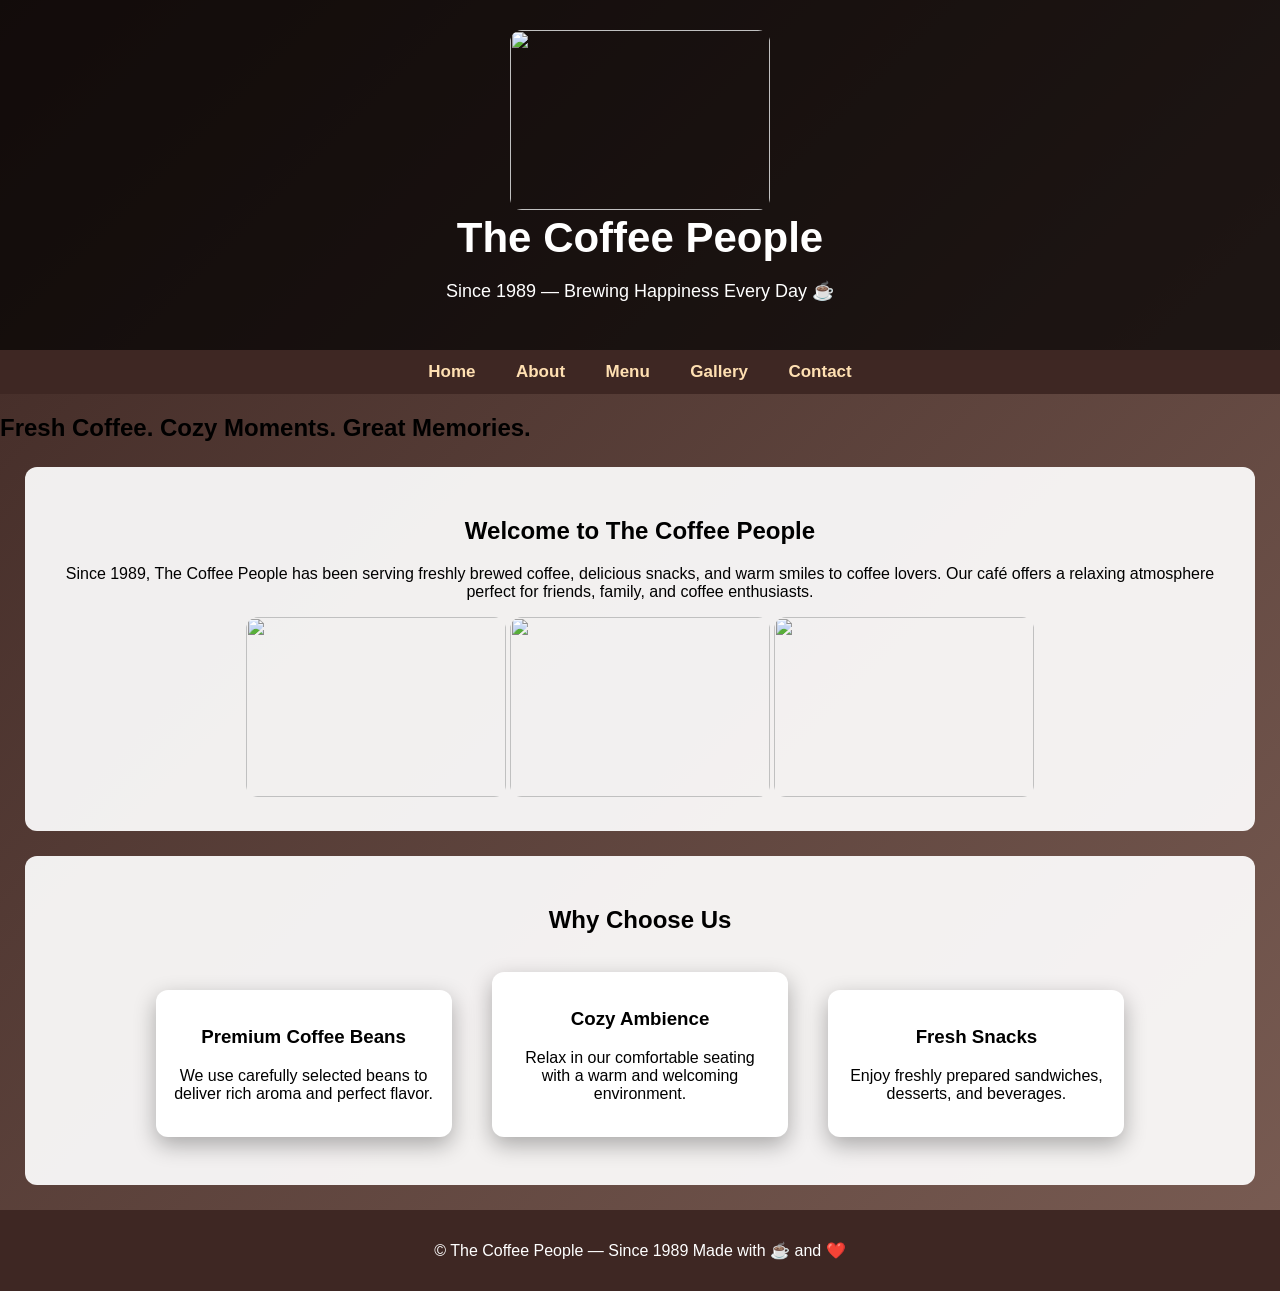
==== index.html @ 9a352869 "Create index.html" ====
<!DOCTYPE html>
<html>

<head>
<title>The Coffee People</title>

<link rel="stylesheet" href="style.css">

</head>

<body>

<header>

<img src="images/logo.png" class="logo">

<h1>The Coffee People</h1>

<p>Since 1989 — Brewing Happiness Every Day ☕</p>

</header>


<nav>

<a href="index.html">Home</a>
<a href="about.html">About</a>
<a href="menu.html">Menu</a>
<a href="gallery.html">Gallery</a>
<a href="contact.html">Contact</a>

</nav>


<!-- Hero Banner -->

<div class="hero">

<h2 class="hero-text">

Fresh Coffee. Cozy Moments. Great Memories.

</h2>

</div>


<div class="container">

<h2>Welcome to The Coffee People</h2>

<p>
Since 1989, The Coffee People has been serving
freshly brewed coffee, delicious snacks, and
warm smiles to coffee lovers. Our café offers
a relaxing atmosphere perfect for friends,
family, and coffee enthusiasts.
</p>

<img src="images/cafe1.jpg">
<img src="images/cafe2.jpg">
<img src="images/cafe3.jpg">

</div>


<!-- Highlights Section -->

<div class="container">

<h2>Why Choose Us</h2>

<div class="card">

<h3>Premium Coffee Beans</h3>

<p>
We use carefully selected beans to deliver
rich aroma and perfect flavor.
</p>

</div>

<div class="card">

<h3>Cozy Ambience</h3>

<p>
Relax in our comfortable seating with
a warm and welcoming environment.
</p>

</div>

<div class="card">

<h3>Fresh Snacks</h3>

<p>
Enjoy freshly prepared sandwiches,
desserts, and beverages.
</p>

</div>

</div>


<footer>

<p>
© The Coffee People — Since 1989  
Made with ☕ and ❤️
</p>

</footer>


</body>

</html>
---- style.css ----
/* Coffee Theme Styling */

body {
    margin: 0;
    font-family: 'Segoe UI', Arial, sans-serif;
    background: linear-gradient(-45deg,#3e2723,#5d4037,#8d6e63,#3e2723);
    background-size: 400% 400%;
    animation: coffeeBG 12s ease infinite;
}

/* Moving Background */

@keyframes coffeeBG {
    0% { background-position: 0% 50%; }
    50% { background-position: 100% 50%; }
    100% { background-position: 0% 50%; }
}

/* Header */

header {
    background: rgba(0,0,0,0.7);
    color: white;
    text-align: center;
    padding: 30px;
}

header h1 {
    font-size: 42px;
    margin: 0;
}

header p {
    font-size: 18px;
}

/* Navigation */

nav {
    background: #3e2723;
    text-align: center;
    padding: 12px;
}

nav a {
    color: #ffe0b2;
    margin: 18px;
    text-decoration: none;
    font-weight: bold;
    font-size: 17px;
}

nav a:hover {
    color: #ffd54f;
}

/* Container */

.container {
    background: rgba(255,255,255,0.92);
    margin: 25px;
    padding: 30px;
    border-radius: 12px;
    text-align: center;
}

/* Cards */

.card {
    display: inline-block;
    margin: 18px;
    padding: 18px;
    width: 260px;
    background: white;
    border-radius: 12px;
    box-shadow: 0 8px 22px rgba(0,0,0,0.3);
}

/* Images */

img {
    width: 260px;
    height: 180px;
    border-radius: 12px;
}

/* Footer */

footer {
    background: #3e2723;
    color: white;
    text-align: center;
    padding: 15px;
}
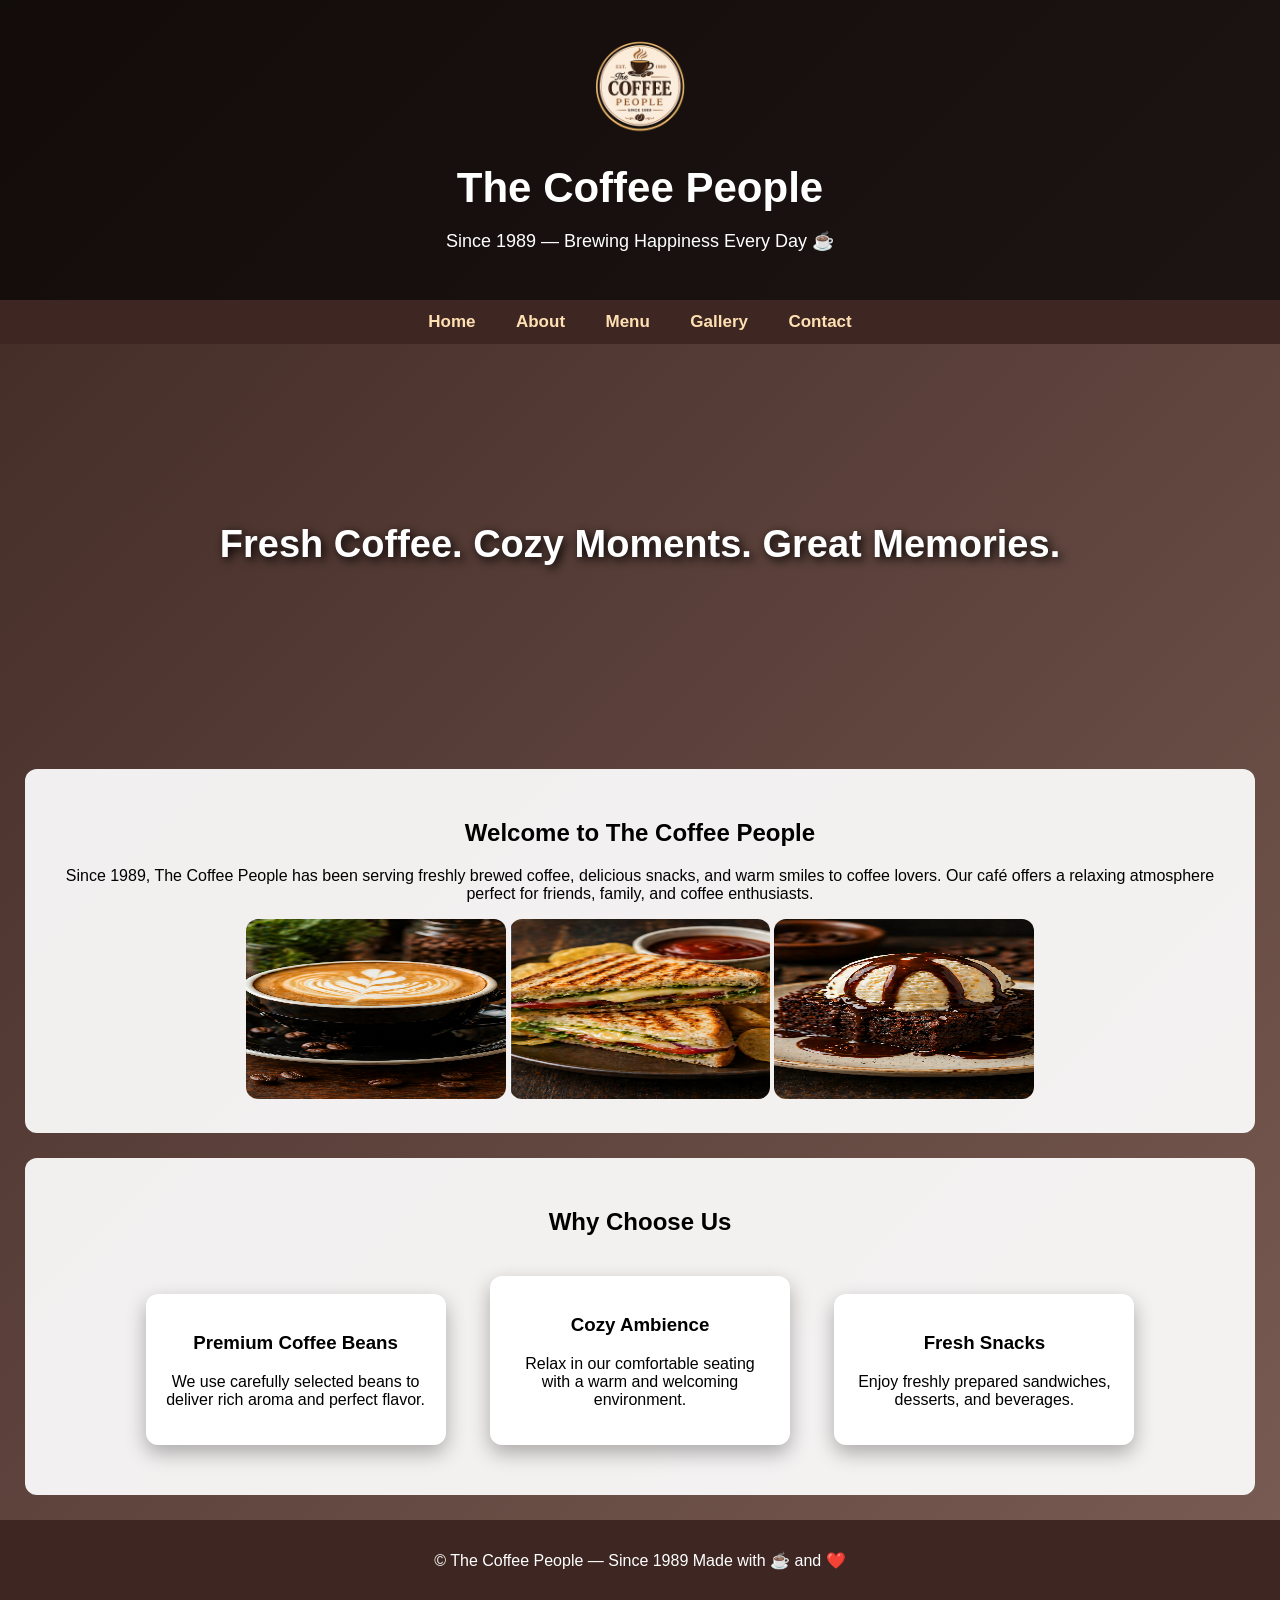
==== commit 1612c00e: "Update index.html" ====
--- a/index.html
+++ b/index.html
@@ -57,9 +57,9 @@
 family, and coffee enthusiasts.
 </p>
 
-<img src="images/cafe1.jpg">
-<img src="images/cafe2.jpg">
-<img src="images/cafe3.jpg">
+<img src="images/cafe1.png">
+<img src="images/cafe2.png">
+<img src="images/cafe3.png">
 
 </div>
 
--- a/style.css
+++ b/style.css
@@ -92,3 +92,56 @@
     text-align: center;
     padding: 15px;
 }
+/* Logo */
+
+.logo {
+    width: 120px;
+    height: auto;
+    margin-bottom: 10px;
+}
+
+/* Hero Banner */
+
+.hero {
+
+height: 400px;
+
+background-image: url('images/hero.jpg');
+
+background-size: cover;
+background-position: center;
+
+display: flex;
+align-items: center;
+justify-content: center;
+
+}
+
+.hero-text {
+
+color: white;
+font-size: 38px;
+font-weight: bold;
+
+text-shadow: 3px 3px 10px black;
+
+}
+
+/* Cards */
+
+.card {
+
+display: inline-block;
+
+width: 260px;
+
+margin: 20px;
+padding: 20px;
+
+background: white;
+
+border-radius: 12px;
+
+box-shadow: 0 8px 20px rgba(0,0,0,0.3);
+
+}
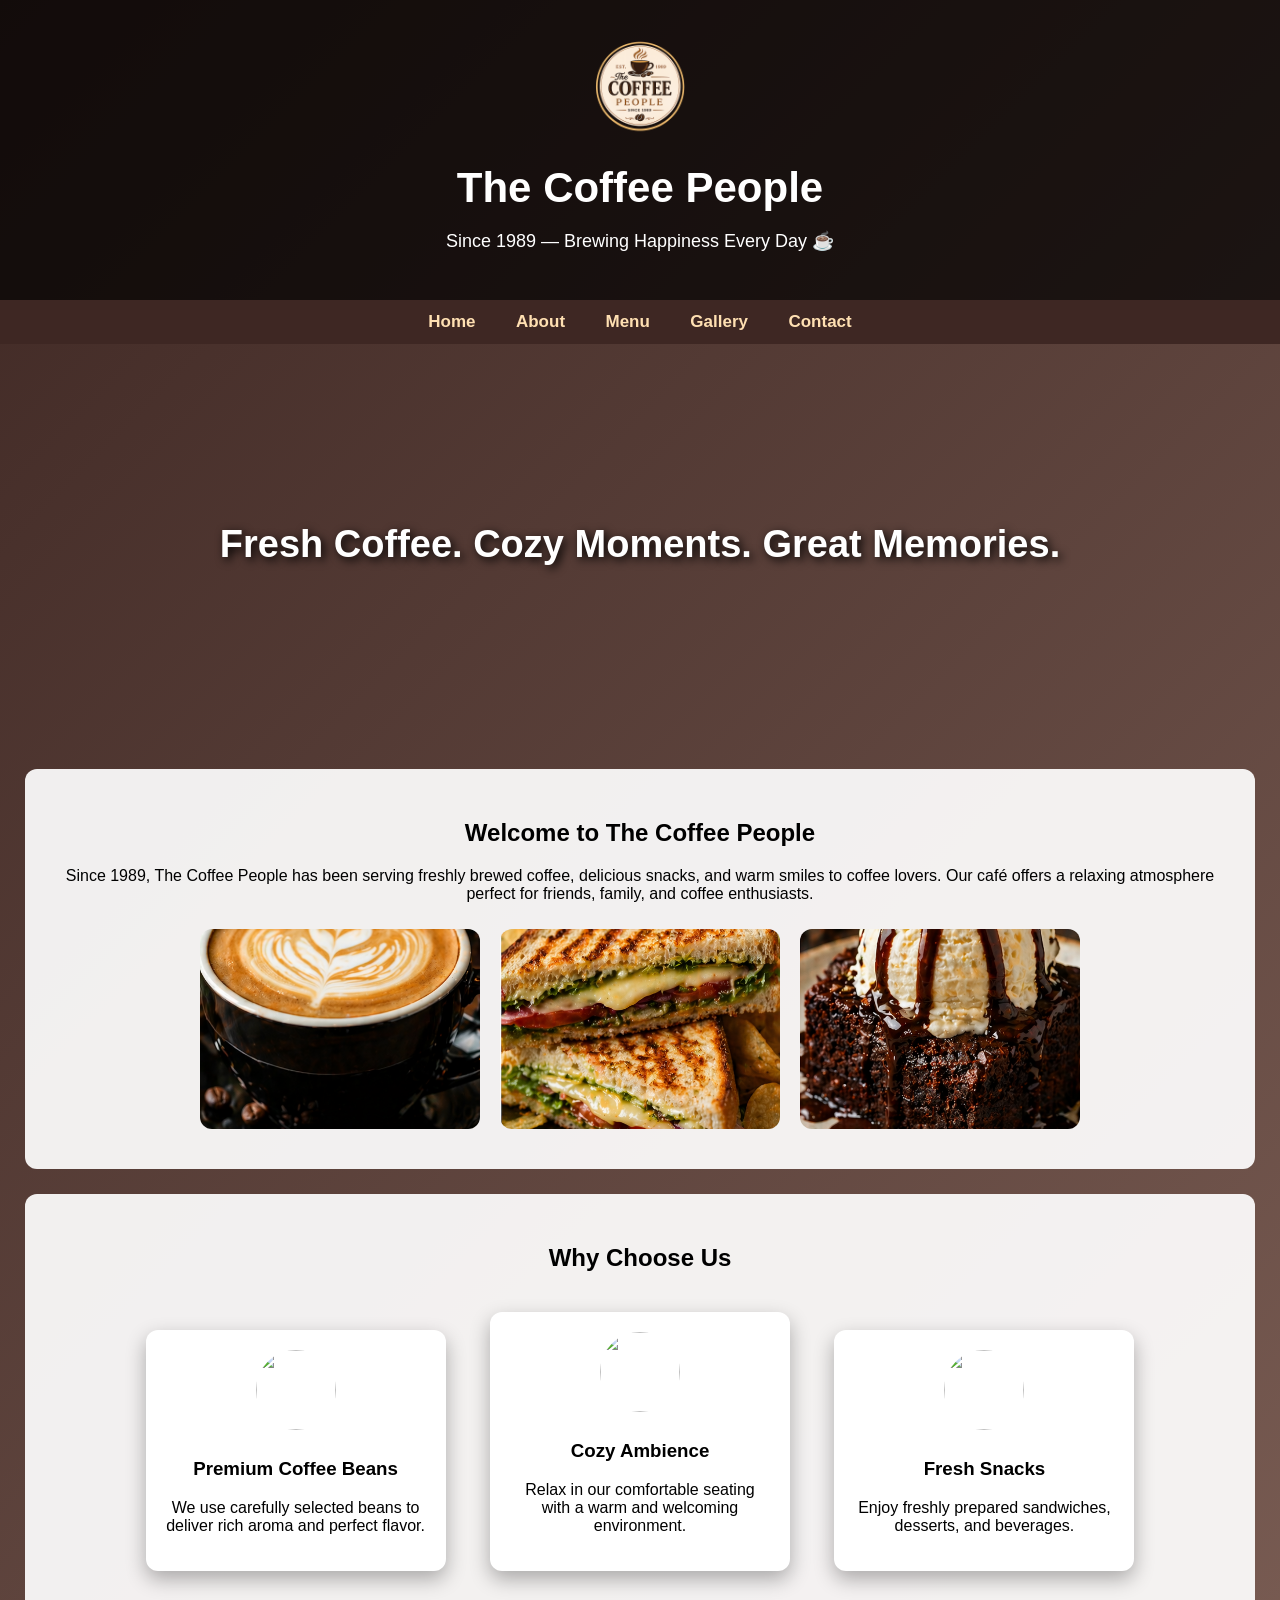
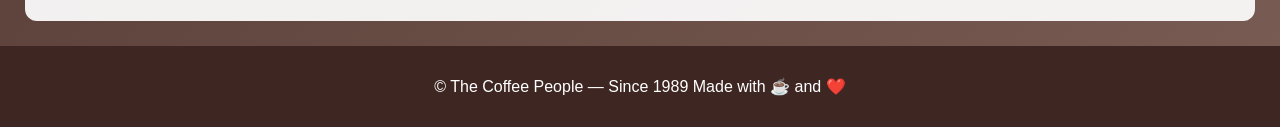
==== commit 8f32d5ed: "Update index.html" ====
--- a/index.html
+++ b/index.html
@@ -2,6 +2,7 @@
 <html>
 
 <head>
+
 <title>The Coffee People</title>
 
 <link rel="stylesheet" href="style.css">
@@ -9,6 +10,8 @@
 </head>
 
 <body>
+
+<!-- Header -->
 
 <header>
 
@@ -21,6 +24,9 @@
 </header>
 
 
+
+<!-- Navigation -->
+
 <nav>
 
 <a href="index.html">Home</a>
@@ -30,6 +36,7 @@
 <a href="contact.html">Contact</a>
 
 </nav>
+
 
 
 <!-- Hero Banner -->
@@ -45,23 +52,39 @@
 </div>
 
 
+
+<!-- Welcome Section -->
+
 <div class="container">
 
 <h2>Welcome to The Coffee People</h2>
 
 <p>
+
 Since 1989, The Coffee People has been serving
 freshly brewed coffee, delicious snacks, and
-warm smiles to coffee lovers. Our café offers
-a relaxing atmosphere perfect for friends,
-family, and coffee enthusiasts.
+warm smiles to coffee lovers.
+
+Our café offers a relaxing atmosphere perfect
+for friends, family, and coffee enthusiasts.
+
 </p>
 
+
+<!-- Food Images Row -->
+
+<div class="food-row">
+
 <img src="images/cafe1.png">
+
 <img src="images/cafe2.png">
+
 <img src="images/cafe3.png">
 
 </div>
+
+</div>
+
 
 
 <!-- Highlights Section -->
@@ -70,52 +93,78 @@
 
 <h2>Why Choose Us</h2>
 
+
+
 <div class="card">
+
+<img src="images/beans.jpg" class="feature-img">
 
 <h3>Premium Coffee Beans</h3>
 
 <p>
+
 We use carefully selected beans to deliver
 rich aroma and perfect flavor.
+
 </p>
 
 </div>
 
+
+
 <div class="card">
+
+<img src="images/ambience.jpg" class="feature-img">
 
 <h3>Cozy Ambience</h3>
 
 <p>
-Relax in our comfortable seating with
-a warm and welcoming environment.
+
+Relax in our comfortable seating
+with a warm and welcoming environment.
+
 </p>
 
 </div>
 
+
+
 <div class="card">
+
+<img src="images/snacks.jpg" class="feature-img">
 
 <h3>Fresh Snacks</h3>
 
 <p>
+
 Enjoy freshly prepared sandwiches,
 desserts, and beverages.
+
 </p>
 
 </div>
 
+
+
 </div>
 
+
+
+<!-- Footer -->
 
 <footer>
 
 <p>
+
 © The Coffee People — Since 1989  
 Made with ☕ and ❤️
+
 </p>
 
 </footer>
 
 
+
 </body>
 
 </html>
--- a/style.css
+++ b/style.css
@@ -3,145 +3,282 @@
 body {
     margin: 0;
     font-family: 'Segoe UI', Arial, sans-serif;
+
     background: linear-gradient(-45deg,#3e2723,#5d4037,#8d6e63,#3e2723);
     background-size: 400% 400%;
+
     animation: coffeeBG 12s ease infinite;
 }
 
 /* Moving Background */
 
 @keyframes coffeeBG {
+
     0% { background-position: 0% 50%; }
+
     50% { background-position: 100% 50%; }
+
     100% { background-position: 0% 50%; }
-}
+
+}
+
 
 /* Header */
 
 header {
+
     background: rgba(0,0,0,0.7);
-    color: white;
-    text-align: center;
+
+    color: white;
+
+    text-align: center;
+
     padding: 30px;
+
 }
 
 header h1 {
+
     font-size: 42px;
+
     margin: 0;
+
 }
 
 header p {
+
     font-size: 18px;
-}
+
+}
+
+
+/* Logo */
+
+.logo {
+
+    width: 120px;
+
+    height: auto;
+
+    margin-bottom: 10px;
+
+}
+
 
 /* Navigation */
 
 nav {
+
     background: #3e2723;
-    text-align: center;
+
+    text-align: center;
+
     padding: 12px;
+
 }
 
 nav a {
+
     color: #ffe0b2;
+
     margin: 18px;
+
     text-decoration: none;
+
     font-weight: bold;
+
     font-size: 17px;
+
 }
 
 nav a:hover {
+
     color: #ffd54f;
-}
+
+}
+
 
 /* Container */
 
 .container {
+
     background: rgba(255,255,255,0.92);
+
     margin: 25px;
+
     padding: 30px;
-    border-radius: 12px;
-    text-align: center;
-}
-
-/* Cards */
+
+    border-radius: 12px;
+
+    text-align: center;
+
+}
+
+
+/* Hero Banner */
+
+.hero {
+
+    height: 400px;
+
+    background-image: url('images/hero.jpg');
+
+    background-size: cover;
+
+    background-position: center;
+
+    display: flex;
+
+    align-items: center;
+
+    justify-content: center;
+
+}
+
+.hero-text {
+
+    color: white;
+
+    font-size: 38px;
+
+    font-weight: bold;
+
+    text-shadow: 3px 3px 10px black;
+
+}
+
+
+/* Food Row Images */
+
+.food-row {
+
+    display: flex;
+
+    justify-content: center;
+
+    flex-wrap: wrap;
+
+}
+
+.food-row img {
+
+    width: 280px;
+
+    height: 200px;
+
+    object-fit: cover;
+
+    border-radius: 12px;
+
+    margin: 10px;
+
+}
+
+
+/* Feature Cards */
 
 .card {
+
     display: inline-block;
-    margin: 18px;
-    padding: 18px;
+
     width: 260px;
+
+    margin: 20px;
+
+    padding: 20px;
+
     background: white;
-    border-radius: 12px;
-    box-shadow: 0 8px 22px rgba(0,0,0,0.3);
-}
-
-/* Images */
-
-img {
-    width: 260px;
-    height: 180px;
-    border-radius: 12px;
-}
+
+    border-radius: 12px;
+
+    box-shadow: 0 8px 20px rgba(0,0,0,0.3);
+
+    text-align: center;
+
+}
+
+
+/* Feature Icons Images */
+
+.feature-img {
+
+    width: 80px;
+
+    height: 80px;
+
+    object-fit: cover;
+
+    border-radius: 50%;
+
+    margin-bottom: 10px;
+
+}
+
+
+/* About Page Background */
+
+.about-bg {
+
+    background-image: url('images/about-bg.jpg');
+
+    background-size: cover;
+
+    background-position: center;
+
+    background-attachment: fixed;
+
+    min-height: 100vh;
+
+    padding: 40px 20px;
+
+}
+
+
+/* About Text Overlay */
+
+.about-content {
+
+    background: rgba(0,0,0,0.65);
+
+    color: white;
+
+    padding: 30px;
+
+    border-radius: 12px;
+
+    max-width: 900px;
+
+    margin: auto;
+
+    box-shadow: 0 8px 25px rgba(0,0,0,0.6);
+
+}
+
+.about-content h2 {
+
+    color: #ffd54f;
+
+}
+
+.about-content p {
+
+    font-size: 17px;
+
+    line-height: 1.6;
+
+}
+
 
 /* Footer */
 
 footer {
+
     background: #3e2723;
-    color: white;
-    text-align: center;
+
+    color: white;
+
+    text-align: center;
+
     padding: 15px;
-}
-/* Logo */
-
-.logo {
-    width: 120px;
-    height: auto;
-    margin-bottom: 10px;
-}
-
-/* Hero Banner */
-
-.hero {
-
-height: 400px;
-
-background-image: url('images/hero.jpg');
-
-background-size: cover;
-background-position: center;
-
-display: flex;
-align-items: center;
-justify-content: center;
-
-}
-
-.hero-text {
-
-color: white;
-font-size: 38px;
-font-weight: bold;
-
-text-shadow: 3px 3px 10px black;
-
-}
-
-/* Cards */
-
-.card {
-
-display: inline-block;
-
-width: 260px;
-
-margin: 20px;
-padding: 20px;
-
-background: white;
-
-border-radius: 12px;
-
-box-shadow: 0 8px 20px rgba(0,0,0,0.3);
-
-}
+
+}
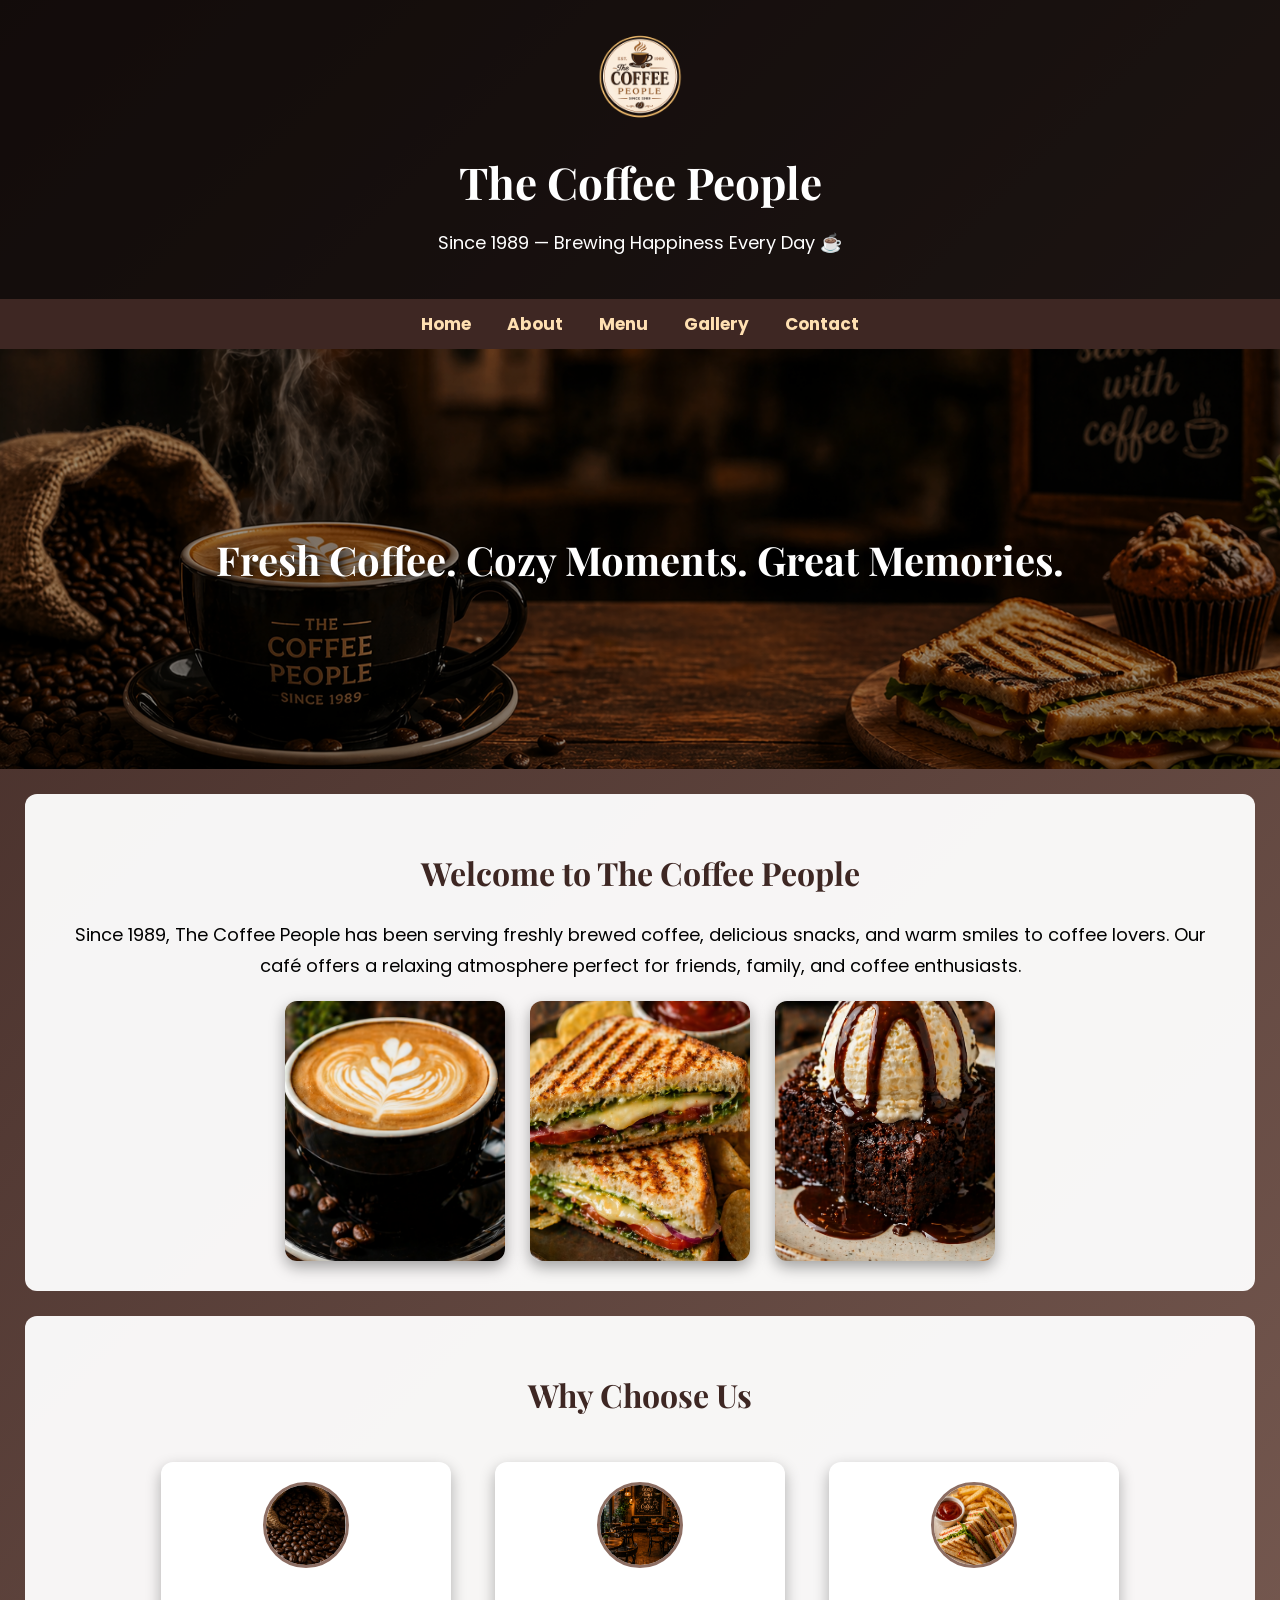
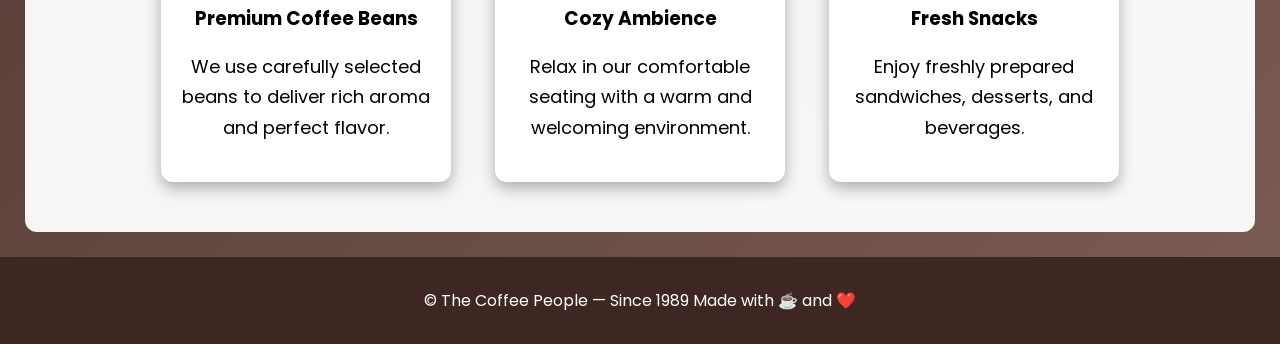
==== commit 3b6a1dd8: "Update index.html" ====
--- a/index.html
+++ b/index.html
@@ -1,170 +1,82 @@
 <!DOCTYPE html>
 <html>
-
 <head>
-
 <title>The Coffee People</title>
-
 <link rel="stylesheet" href="style.css">
-
 </head>
-
 <body>
-
 <!-- Header -->
-
 <header>
-
 <img src="images/logo.png" class="logo">
-
 <h1>The Coffee People</h1>
-
 <p>Since 1989 — Brewing Happiness Every Day ☕</p>
-
 </header>
-
-
-
 <!-- Navigation -->
-
 <nav>
-
 <a href="index.html">Home</a>
 <a href="about.html">About</a>
 <a href="menu.html">Menu</a>
 <a href="gallery.html">Gallery</a>
 <a href="contact.html">Contact</a>
-
 </nav>
-
-
-
 <!-- Hero Banner -->
-
 <div class="hero">
-
 <h2 class="hero-text">
-
 Fresh Coffee. Cozy Moments. Great Memories.
-
 </h2>
-
 </div>
-
-
-
 <!-- Welcome Section -->
-
 <div class="container">
-
 <h2>Welcome to The Coffee People</h2>
-
 <p>
-
 Since 1989, The Coffee People has been serving
 freshly brewed coffee, delicious snacks, and
 warm smiles to coffee lovers.
-
+  
 Our café offers a relaxing atmosphere perfect
 for friends, family, and coffee enthusiasts.
-
 </p>
-
-
 <!-- Food Images Row -->
-
 <div class="food-row">
-
 <img src="images/cafe1.png">
-
 <img src="images/cafe2.png">
-
 <img src="images/cafe3.png">
-
 </div>
-
 </div>
-
-
-
 <!-- Highlights Section -->
-
 <div class="container">
-
 <h2>Why Choose Us</h2>
-
-
-
 <div class="card">
-
 <img src="images/beans.jpg" class="feature-img">
-
 <h3>Premium Coffee Beans</h3>
-
 <p>
-
 We use carefully selected beans to deliver
 rich aroma and perfect flavor.
-
 </p>
-
 </div>
-
-
-
 <div class="card">
-
 <img src="images/ambience.jpg" class="feature-img">
-
 <h3>Cozy Ambience</h3>
-
 <p>
-
 Relax in our comfortable seating
 with a warm and welcoming environment.
-
 </p>
-
-</div>
-
-
-
+</div>  
 <div class="card">
-
 <img src="images/snacks.jpg" class="feature-img">
-
 <h3>Fresh Snacks</h3>
-
 <p>
-
 Enjoy freshly prepared sandwiches,
 desserts, and beverages.
-
 </p>
-
 </div>
-
-
-
 </div>
-
-
-
 <!-- Footer -->
-
 <footer>
-
 <p>
-
 © The Coffee People — Since 1989  
 Made with ☕ and ❤️
-
 </p>
-
 </footer>
-
-
-
 </body>
-
 </html>
--- a/style.css
+++ b/style.css
@@ -1,13 +1,21 @@
+/* Google Fonts */
+
+@import url('https://fonts.googleapis.com/css2?family=Playfair+Display:wght@600&family=Poppins:wght@400;500&display=swap');
+
 /* Coffee Theme Styling */
 
 body {
+
     margin: 0;
-    font-family: 'Segoe UI', Arial, sans-serif;
+
+    font-family: 'Poppins', sans-serif;
 
     background: linear-gradient(-45deg,#3e2723,#5d4037,#8d6e63,#3e2723);
+
     background-size: 400% 400%;
 
     animation: coffeeBG 12s ease infinite;
+
 }
 
 /* Moving Background */
@@ -33,252 +41,782 @@
 
     text-align: center;
 
+    padding: 25px;
+
+}
+
+header h1 {
+
+    font-family: 'Playfair Display', serif;
+
+    font-size: 44px;
+
+    margin: 0;
+
+}
+
+header p {
+
+    font-size: 18px;
+
+}
+
+
+/* Logo */
+
+.logo {
+
+    width: 110px;
+
+    height: auto;
+
+    margin-bottom: 10px;
+
+}
+
+
+/* Navigation */
+
+nav {
+
+    background: #3e2723;
+
+    text-align: center;
+
+    padding: 12px;
+
+}
+
+nav a {
+
+    color: #ffe0b2;
+
+    margin: 16px;
+
+    text-decoration: none;
+
+    font-weight: bold;
+
+    font-size: 17px;
+
+}
+
+nav a:hover {
+
+    color: #ffd54f;
+
+}
+
+
+/* Hero Banner (FIXED) */
+
+.hero {
+
+    height: 420px;
+
+    background-image: url("images/hero.jpg");
+
+    background-size: cover;
+
+    background-position: center;
+
+    background-repeat: no-repeat;
+
+    display: flex;
+
+    align-items: center;
+
+    justify-content: center;
+
+    position: relative;
+
+}
+
+/* Dark Overlay */
+
+.hero::before {
+
+    content: "";
+
+    position: absolute;
+
+    width: 100%;
+
+    height: 100%;
+
+    background: rgba(0,0,0,0.4);
+
+}
+
+/* Hero Text */
+
+.hero-text {
+
+    font-family: 'Playfair Display', serif;
+
+    font-size: 40px;
+
+    color: white;
+
+    text-align: center;
+
+    text-shadow: 3px 3px 10px black;
+
+    z-index: 1;
+
+}
+
+
+/* Container */
+
+.container {
+
+    background: rgba(255,255,255,0.95);
+
+    margin: 25px;
+
     padding: 30px;
 
-}
-
-header h1 {
-
-    font-size: 42px;
-
-    margin: 0;
-
-}
-
-header p {
+    border-radius: 12px;
+
+    text-align: center;
+
+}
+
+.container h2 {
+
+    font-family: 'Playfair Display', serif;
+
+    font-size: 32px;
+
+    color: #3e2723;
+
+}
+
+.container p {
 
     font-size: 18px;
 
-}
-
-
-/* Logo */
-
-.logo {
-
-    width: 120px;
-
-    height: auto;
+    line-height: 1.7;
+
+}
+
+
+/* Food Images Row (FIXED ALIGNMENT) */
+
+.food-row {
+
+    display: flex;
+
+    justify-content: center;
+
+    gap: 25px;
+
+    flex-wrap: wrap;
+
+    margin-top: 20px;
+
+}
+
+.food-row img {
+
+    width: 220px;
+
+    height: 260px;
+
+    object-fit: cover;
+
+    border-radius: 12px;
+
+    box-shadow: 0 6px 15px rgba(0,0,0,0.35);
+
+    transition: transform 0.3s ease;
+
+}
+
+.food-row img:hover {
+
+    transform: scale(1.05);
+
+}
+
+
+/* Cards Section */
+
+.card {
+
+    display: inline-block;
+
+    width: 250px;
+
+    margin: 20px;
+
+    padding: 20px;
+
+    background: white;
+
+    border-radius: 12px;
+
+    box-shadow: 0 6px 15px rgba(0,0,0,0.3);
+
+}
+
+
+/* Circular Feature Images (RESTORED SMALL ICONS) */
+
+.feature-img {
+
+    width: 80px;
+
+    height: 80px;
+
+    object-fit: cover;
+
+    border-radius: 50%;
+
+    border: 3px solid #8d6e63;
 
     margin-bottom: 10px;
 
 }
 
 
-/* Navigation */
-
-nav {
+/* About Page Background */
+
+.about-bg {
+
+    background-image: url('images/about-bg.jpg');
+
+    background-size: cover;
+
+    background-position: center;
+
+    background-attachment: fixed;
+
+    min-height: 100vh;
+
+    padding: 40px 20px;
+
+}
+
+
+/* About Text Overlay */
+
+.about-content {
+
+    background: rgba(0,0,0,0.65);
+
+    color: white;
+
+    padding: 30px;
+
+    border-radius: 12px;
+
+    max-width: 900px;
+
+    margin: auto;
+
+    box-shadow: 0 8px 25px rgba(0,0,0,0.6);
+
+}
+
+.about-content h2 {
+
+    color: #ffd54f;
+
+}
+
+.about-content p {
+
+    font-size: 17px;
+
+    line-height: 1.6;
+
+}
+
+
+/* Love List (Tick List) */
+
+.love-list {
+
+    list-style: none;
+
+    padding-left: 0;
+
+    font-size: 18px;
+
+}
+
+.love-list li {
+
+    margin: 12px 0;
+
+    color: white;
+
+    position: relative;
+
+    padding-left: 28px;
+
+}
+
+.love-list li::before {
+
+    content: "✔";
+
+    position: absolute;
+
+    left: 0;
+
+    color: #ffd54f;
+
+    font-weight: bold;
+
+}
+
+
+/* Footer */
+
+footer {
 
     background: #3e2723;
 
+    color: white;
+
     text-align: center;
 
-    padding: 12px;
-
-}
-
-nav a {
+    padding: 15px;
+
+}
+/* ================= MENU PAGE STYLING ================= */
+
+/* Menu Section Layout */
+
+.menu-section {
+
+    display: flex;
+
+    justify-content: center;
+
+    align-items: center;
+
+    gap: 40px;
+
+    flex-wrap: wrap;
+
+    margin-top: 20px;
+
+}
+
+/* Menu Category Image */
+
+.menu-img {
+
+    width: 250px;
+
+    height: 250px;
+
+    object-fit: cover;
+
+    border-radius: 15px;
+
+    box-shadow: 0 6px 15px rgba(0,0,0,0.4);
+
+}
+
+/* Menu List */
+
+.menu-list {
+
+    list-style: none;
+
+    padding: 0;
+
+    font-size: 18px;
+
+    text-align: left;
+
+    min-width: 250px;
+
+}
+
+/* Menu Items */
+
+.menu-list li {
+
+    padding: 10px 0;
+
+    border-bottom: 1px dashed #8d6e63;
+
+}
+
+/* Hover effect */
+
+.menu-list li:hover {
+
+    color: #3e2723;
+
+    font-weight: bold;
+
+}
+/* ===== MENU GRID LAYOUT ===== */
+
+.menu-grid {
+
+    display: grid;
+
+    grid-template-columns: repeat(2, 1fr);
+
+    gap: 30px;
+
+    margin-top: 30px;
+
+}
+
+
+/* Menu Cards */
+
+.menu-card {
+
+    background: white;
+
+    padding: 20px;
+
+    border-radius: 15px;
+
+    box-shadow: 0 6px 18px rgba(0,0,0,0.3);
+
+    transition: transform 0.3s ease,
+                box-shadow 0.3s ease;
+
+}
+
+
+/* Hover Pop-up Effect */
+
+.menu-card:hover {
+
+    transform: scale(1.05);
+
+    box-shadow: 0 12px 28px rgba(0,0,0,0.4);
+
+}
+
+
+/* Menu Images */
+.menu-card img {
+
+    width: 100%;
+    height: 240px;  
+
+    object-fit: cover;
+
+    border-radius: 12px;
+
+}
+
+/* Menu Titles */
+
+.menu-card h3 {
+
+    margin-top: 15px;
+
+    color: #3e2723;
+
+    font-size: 22px;
+
+}
+
+
+/* Menu List */
+
+.menu-card ul {
+
+    list-style: none;
+
+    padding: 0;
+
+    margin-top: 10px;
+
+}
+
+.menu-card ul li {
+
+    padding: 10px 0;
+
+    display: flex;
+
+    justify-content: space-between;
+
+    font-size: 16px;
+
+    border-bottom: 1px solid #e0d6cf;
+
+}
+
+
+/* Responsive Mobile */
+
+@media (max-width: 768px) {
+
+.menu-grid {
+
+    grid-template-columns: 1fr;
+
+}
+
+}
+/* ===== CONTACT PAGE ===== */
+
+.contact-grid {
+
+    display: grid;
+
+    grid-template-columns: repeat(2, 1fr);
+
+    gap: 30px;
+
+    margin-top: 20px;
+
+}
+
+
+/* Contact Info */
+
+.contact-info {
+
+    text-align: left;
+
+    font-size: 17px;
+
+}
+
+.contact-info h3 {
+
+    color: #3e2723;
+
+    margin-top: 15px;
+
+}
+
+
+/* Contact Form */
+
+.contact-form {
+
+    text-align: left;
+
+}
+
+.contact-form input,
+.contact-form textarea {
+
+    width: 100%;
+
+    padding: 10px;
+
+    margin: 8px 0;
+
+    border-radius: 8px;
+
+    border: 1px solid #ccc;
+
+    font-size: 15px;
+
+}
+
+
+/* Button */
+
+.contact-form button {
+
+    background: #3e2723;
+
+    color: white;
+
+    padding: 12px 20px;
+
+    border: none;
+
+    border-radius: 8px;
+
+    cursor: pointer;
+
+    font-size: 16px;
+
+}
+
+.contact-form button:hover {
+
+    background: #5d4037;
+
+}
+
+
+/* Map */
+
+.map-box {
+
+    margin-top: 20px;
+
+}
+
+
+/* Mobile Responsive */
+
+@media (max-width: 768px) {
+
+.contact-grid {
+
+    grid-template-columns: 1fr;
+
+}
+
+}
+/* ===== CONTACT BACKGROUND STYLE ===== */
+
+.contact-bg {
+
+    background-image: url("images/contact-bg.jpg");
+
+    background-size: cover;
+
+    background-position: center;
+
+    background-attachment: fixed;
+
+    padding: 80px 20px;
+
+}
+
+
+/* Overlay Box */
+
+.contact-overlay {
+
+    background: rgba(0,0,0,0.65);
+
+    color: white;
+
+    padding: 35px;
+
+    border-radius: 15px;
+
+    max-width: 700px;
+
+    margin: auto;
+
+    text-align: center;
+
+    box-shadow: 0 8px 25px rgba(0,0,0,0.5);
+
+}
+
+
+/* Contact Headings */
+
+.contact-overlay h2 {
+
+    color: #ffd54f;
+
+    font-size: 34px;
+
+}
+
+.contact-overlay h3 {
+
+    margin-top: 18px;
 
     color: #ffe0b2;
 
-    margin: 18px;
-
-    text-decoration: none;
-
-    font-weight: bold;
-
-    font-size: 17px;
-
-}
-
-nav a:hover {
-
-    color: #ffd54f;
-
-}
-
-
-/* Container */
-
-.container {
-
-    background: rgba(255,255,255,0.92);
-
-    margin: 25px;
-
-    padding: 30px;
-
-    border-radius: 12px;
+}
+
+
+/* Map Box */
+
+.map-box {
+
+    margin-top: 20px;
+
+}
+/* ===== CONTACT BACKGROUND FIX ===== */
+
+.contact-bg {
+
+    background-image: url("images/contact-bg.jpg");
+
+    background-size: cover;
+
+    background-position: center;
+
+    background-repeat: no-repeat;
+
+    min-height: 80vh;
+
+    display: flex;
+
+    align-items: center;
+
+    justify-content: center;
+
+}
+
+
+/* Overlay Box */
+
+.contact-overlay {
+
+    background: rgba(0,0,0,0.7);
+
+    color: white;
+
+    padding: 40px;
+
+    border-radius: 15px;
+
+    max-width: 650px;
+
+    margin: 40px;
 
     text-align: center;
 
 }
 
 
-/* Hero Banner */
-
-.hero {
-
-    height: 400px;
-
-    background-image: url('images/hero.jpg');
-
-    background-size: cover;
-
-    background-position: center;
-
-    display: flex;
-
-    align-items: center;
-
-    justify-content: center;
-
-}
-
-.hero-text {
+/* Social Icons */
+
+.social-icons {
+
+    margin-top: 15px;
+
+}
+
+
+.social-icons a {
 
     color: white;
 
-    font-size: 38px;
-
-    font-weight: bold;
-
-    text-shadow: 3px 3px 10px black;
-
-}
-
-
-/* Food Row Images */
-
-.food-row {
-
-    display: flex;
-
-    justify-content: center;
-
-    flex-wrap: wrap;
-
-}
-
-.food-row img {
-
-    width: 280px;
-
-    height: 200px;
-
-    object-fit: cover;
-
-    border-radius: 12px;
-
-    margin: 10px;
-
-}
-
-
-/* Feature Cards */
-
-.card {
-
-    display: inline-block;
-
-    width: 260px;
-
-    margin: 20px;
-
-    padding: 20px;
-
-    background: white;
-
-    border-radius: 12px;
-
-    box-shadow: 0 8px 20px rgba(0,0,0,0.3);
-
-    text-align: center;
-
-}
-
-
-/* Feature Icons Images */
-
-.feature-img {
-
-    width: 80px;
-
-    height: 80px;
-
-    object-fit: cover;
-
-    border-radius: 50%;
-
-    margin-bottom: 10px;
-
-}
-
-
-/* About Page Background */
-
-.about-bg {
-
-    background-image: url('images/about-bg.jpg');
-
-    background-size: cover;
-
-    background-position: center;
-
-    background-attachment: fixed;
-
-    min-height: 100vh;
-
-    padding: 40px 20px;
-
-}
-
-
-/* About Text Overlay */
-
-.about-content {
-
-    background: rgba(0,0,0,0.65);
-
-    color: white;
-
-    padding: 30px;
-
-    border-radius: 12px;
-
-    max-width: 900px;
-
-    margin: auto;
-
-    box-shadow: 0 8px 25px rgba(0,0,0,0.6);
-
-}
-
-.about-content h2 {
-
-    color: #ffd54f;
-
-}
-
-.about-content p {
-
-    font-size: 17px;
-
-    line-height: 1.6;
-
-}
-
-
-/* Footer */
-
-footer {
-
-    background: #3e2723;
-
-    color: white;
-
-    text-align: center;
-
-    padding: 15px;
-
-}
+    font-size: 28px;
+
+    margin: 0 12px;
+
+    transition: 0.3s;
+
+}
+
+
+/* WhatsApp */
+
+.social-icons a:hover .fa-whatsapp {
+
+    color: #25D366;
+
+}
+
+
+/* Instagram */
+
+.social-icons a:hover .fa-instagram {
+
+    color: #E1306C;
+
+}
